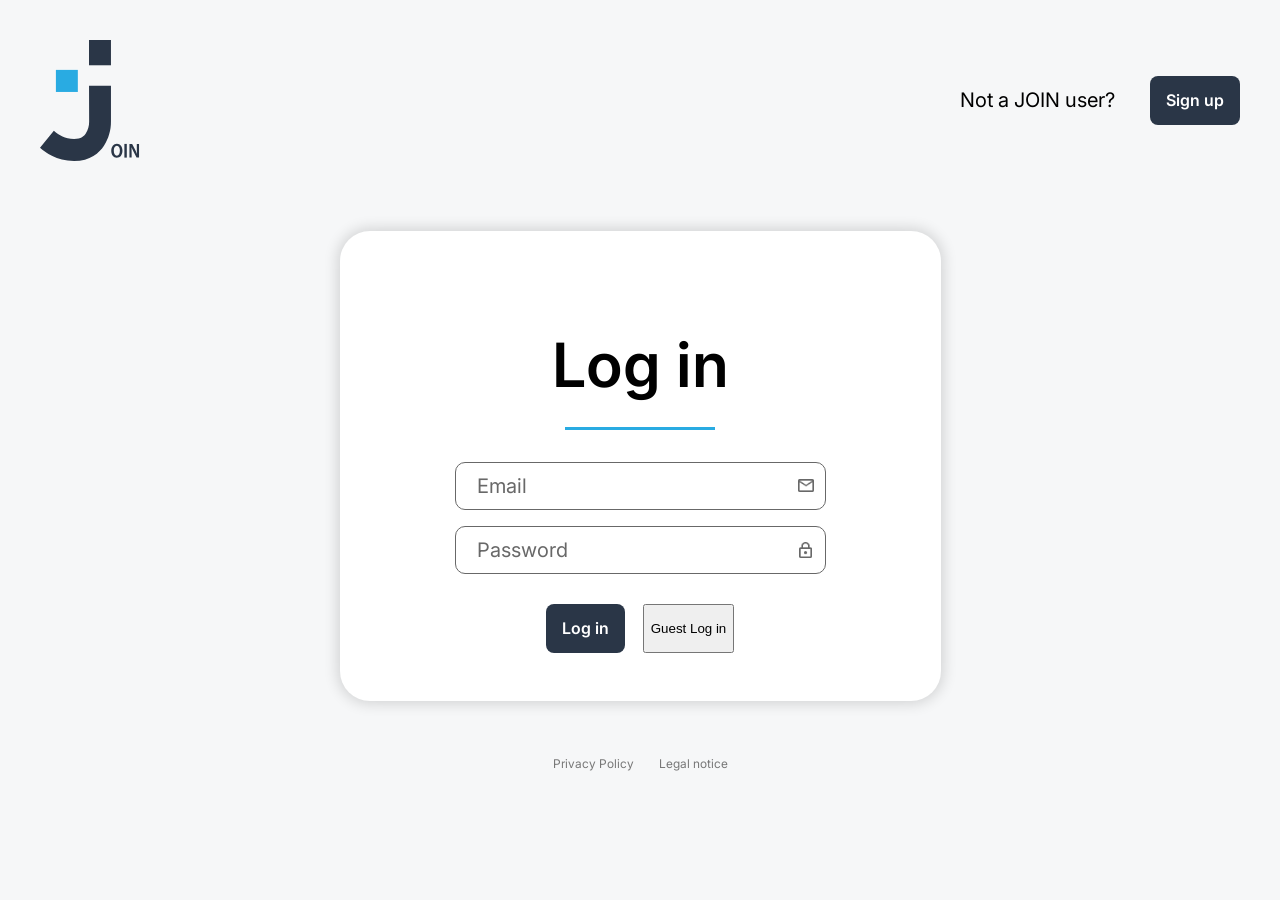
==== index.html @ 002ffbe7 "feat: implement login page layout and icons" ====
<!doctype html>
<html lang="en">
  <head>
    <meta charset="UTF-8" />
    <meta name="viewport" content="width=device-width, initial-scale=1.0" />

    <title>JOIN - Log in</title>

    <!-- CSS -->
    <link rel="stylesheet" href="./style.css" />
    <link rel="stylesheet" href="./css/login.css" />

    <!-- Favicon -->
    <link
      rel="icon"
      type="image/svg+xml"
      href="./assets/icons/joinFavicon.svg"
    />

    <!-- JavaScript -->
    <script src="./js/login.js" defer></script>
  </head>

  <body>
    <!-- Header -->
    <header class="header">
      <a href="#" class="logo" aria-label="JOIN - Home">
        <img src="./assets/icons/join-logo.svg" alt="JOIN Logo" />
      </a>

      <div class="header-signup">
        <span>Not a JOIN user?</span>
        <a href="./html/signup.html" class="btn-primary"> Sign up </a>
      </div>
    </header>

    <!-- Main content -->
    <main class="main-content">
      <section class="login-card" aria-labelledby="login-title">
        <h1 id="login-title">Log in</h1>

        <div class="title-underline" aria-hidden="true"></div>

        <form class="login-form" id="login-form">
          <!-- Email -->
          <div class="input-container">
            <label for="email" class="visually-hidden"> Email address </label>

            <input
              type="email"
              id="email"
              name="email"
              placeholder="Email"
              autocomplete="email"
              required
            />

            <img class="input-icon" src="./assets/icons/mail.png" alt="" />
          </div>

          <!-- Password -->
          <div class="input-container">
            <label for="password" class="visually-hidden"> Password </label>

            <input
              type="password"
              id="password"
              name="password"
              placeholder="Password"
              autocomplete="current-password"
              required
            />

            <img class="input-icon" src="./assets/icons/mail1.png" alt="" />
          </div>

          <!-- Buttons -->
          <div class="login-buttons">
            <button type="submit" class="btn-primary">Log in</button>

            <button type="button" class="btn-secondary">Guest Log in</button>
          </div>
        </form>
      </section>
    </main>

    <!-- Footer -->
    <footer class="footer">
      <a href="./html/privacy.html">Privacy Policy</a>
      <a href="./html/legal.html">Legal notice</a>
    </footer>
  </body>
</html>
---- style.css ----
@import url("./css/root.css");
@import url("./css/standard.css");
@import url("./css/responsive.css");

html,
body {
    width: 100%;
    min-height: 100%;
    margin: 0;
}


*,
*::before,
*::after {
    box-sizing: border-box;
}
---- css/login.css ----
/* =========================
   IMPORTS
========================= */

@import url("./root.css");
@import url("./standard.css");
@import url("./responsive.css");

/* =========================
   HEADER
========================= */

.header {
  width: 100%;
  padding: 40px;

  display: flex;
  justify-content: space-between;
  align-items: center;
}

logo {
    display: block;
}

.logo img {
    width: 100px;
    height: auto;
    display: block;
}

.header-signup {
  display: flex;
  align-items: center;
  gap: var(--header-signup-gap);

  font-family: var(--font-family);
  font-size: var(--font-size-header);
  font-weight: var(--font-weight-regular);
  line-height: var(--line-height-header);
}

/* =========================
   MAIN CONTENT
========================= */

.main-content {
  flex: 1;

  display: flex;
  justify-content: center;
  align-items: center;

  padding: 30px 20px;
}

/* =========================
   LOGIN CARD
========================= */
.login-card {
  display: flex;
  flex-direction: column;
  align-items: center;

  background-color: var(--login-card-background);
  border-radius: var(--login-card-radius);
  padding: var(--login-card-padding-y) var(--login-card-padding-x);
  gap: var(--login-card-gap);

  box-shadow: var(--login-card-shadow);
}

.login-card h1 {
  font-family: var(--font-family);
  font-size: var(--login-title-font-size);
  font-weight: var(--login-title-font-weight);
  line-height: var(--login-title-line-height);
  color: var(--login-title-color);
  text-align: center;
  margin-bottom: -8px;
}

.title-underline {
  width: 150px;
  height: var(--login-underline-height);
  background-color: var(--login-underline-color);
  margin-bottom: 0;
}

/* =========================
   LOGIN FORM
========================= */

.login-form {
  width: 100%;

  display: flex;
  flex-direction: column;
  gap: 16px;
}

.input-container {
  position: relative;
  width: 100%;
}

.input-container input {
  width: 100%;
  height: var(--input-height);

  padding: var(--input-padding-y) 35px var(--input-padding-y)
    var(--input-padding-x);

  border: var(--input-border-width) solid var(--input-border-color);
  border-radius: var(--input-radius);
  background-color: var(--input-background);

  font-family: var(--font-family);
  font-size: var(--input-font-size);
  font-weight: var(--input-font-weight);
  line-height: var(--input-line-height);
  color: var(--input-text-color);
  box-sizing: border-box;
}

.input-container input::placeholder {
    color: var(--input-text-color);
    opacity: 1;
}

.input-container input:focus {
  border-color: var(--secondary-color);
  outline: none;
}

.input-icon {
    position: absolute;
    right: 12px;
    top: 50%;
    transform: translateY(-50%);

    width: 16px;
    height: 16px;
    object-fit: contain;

    pointer-events: none;
}

/* =========================
   LOGIN BUTTONS
========================= */

.login-buttons {
  display: flex;
  justify-content: center;
  gap: 18px;

  margin-top: 14px;
}

/* =========================
   ACCESSIBILITY
========================= */

.visually-hidden {
  position: absolute;
  width: 1px;
  height: 1px;
  padding: 0;
  margin: -1px;

  overflow: hidden;
  clip: rect(0, 0, 0, 0);
  white-space: nowrap;
  border: 0;
}

a:focus-visible,
button:focus-visible,
input:focus-visible {
  outline: 3px solid var(--secondary-color);
  outline-offset: 3px;
}

/* =========================
   PRIMARY BUTTON
========================= */

.btn-primary {
  background-color: var(--button-background);
  border-radius: var(--button-radius);
  padding: var(--button-padding-y) var(--button-padding-x);

  font-family: var(--font-family);
  font-size: var(--button-font-size);
  font-weight: var(--button-font-weight);
  line-height: var(--button-line-height);

  color: white;
  border: none;
  cursor: pointer;

  text-decoration: none;
}

/* =========================
   FOOTER
========================= */

.footer {
  display: flex;
  justify-content: center;
  gap: 25px;

  padding: 25px;
}

.footer a {
  color: #777;
  font-size: 12px;
  text-decoration: none;
}

.footer a:hover {
  color: var(--secondary-color);
}

/* =========================
   RESPONSIVE
========================= */

@media (max-width: 600px) {
  .header {
    padding: 25px 20px;
  }

  .logo-j {
    font-size: 60px;
  }

  .header-signup {
    gap: 10px;
    font-size: 12px;
  }

  .login-card {
    width: 100%;
    max-width: 350px;
    padding: 28px 25px;
  }

  .login-buttons {
    gap: 10px;
  }
}
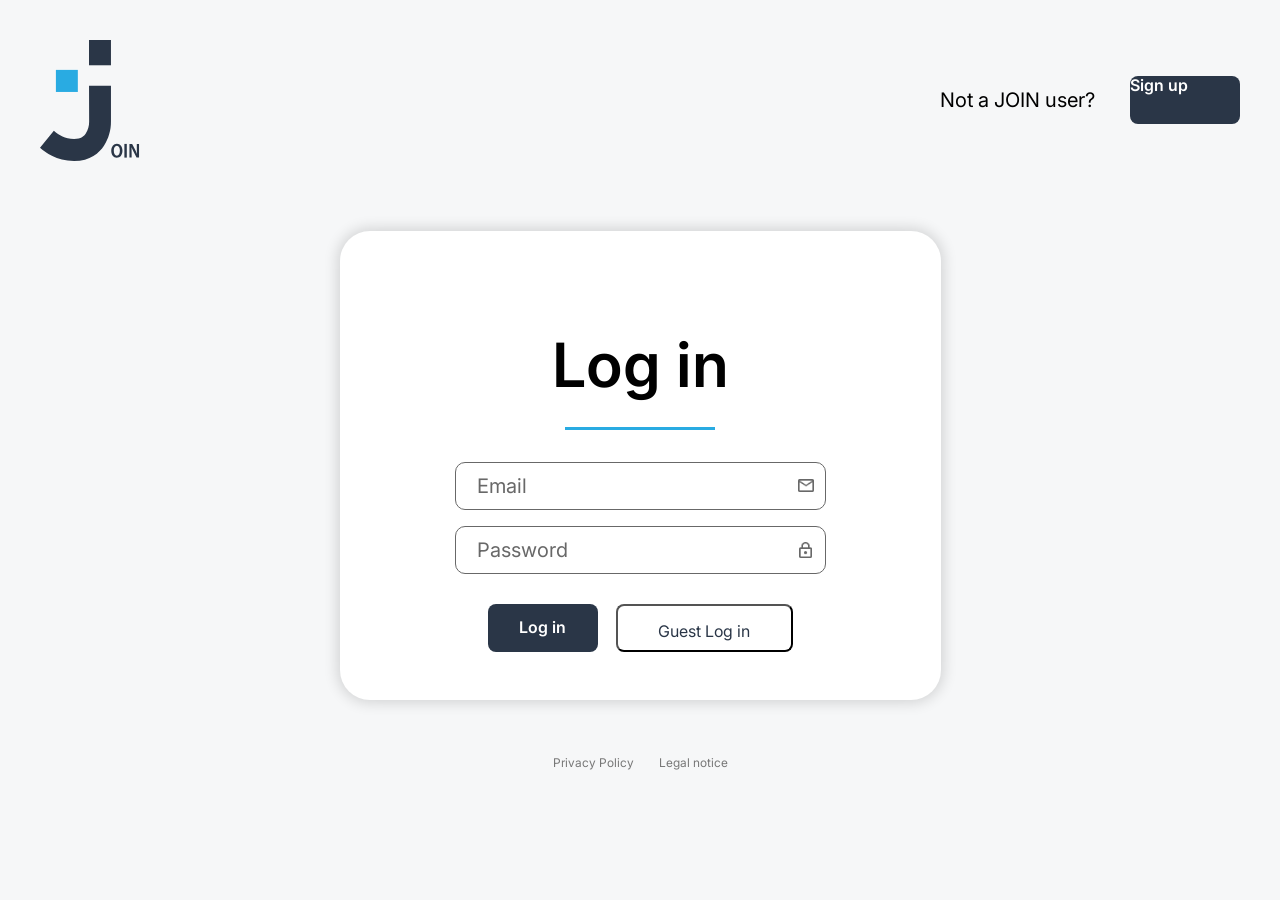
==== commit 05d44a84: "modify" ====
--- a/index.html
+++ b/index.html
@@ -1,5 +1,5 @@
 <!doctype html>
-<html lang="en">
+<html lang="de">
   <head>
     <meta charset="UTF-8" />
     <meta name="viewport" content="width=device-width, initial-scale=1.0" />
--- a/css/login.css
+++ b/css/login.css
@@ -20,13 +20,13 @@
 }
 
 logo {
-    display: block;
+  display: block;
 }
 
 .logo img {
-    width: 100px;
-    height: auto;
-    display: block;
+  width: 100px;
+  height: auto;
+  display: block;
 }
 
 .header-signup {
@@ -124,8 +124,8 @@
 }
 
 .input-container input::placeholder {
-    color: var(--input-text-color);
-    opacity: 1;
+  color: var(--input-text-color);
+  opacity: 1;
 }
 
 .input-container input:focus {
@@ -134,16 +134,16 @@
 }
 
 .input-icon {
-    position: absolute;
-    right: 12px;
-    top: 50%;
-    transform: translateY(-50%);
-
-    width: 16px;
-    height: 16px;
-    object-fit: contain;
-
-    pointer-events: none;
+  position: absolute;
+  right: 12px;
+  top: 50%;
+  transform: translateY(-50%);
+
+  width: 16px;
+  height: 16px;
+  object-fit: contain;
+
+  pointer-events: none;
 }
 
 /* =========================
@@ -187,8 +187,15 @@
 ========================= */
 
 .btn-primary {
-  background-color: var(--button-background);
+
+  box-sizing: border-box;
+  width: 110px;
+  height: 48px;
+  white-space: nowrap;
+  background-color: #2a3647;
+
   border-radius: var(--button-radius);
+   border-radius: var(--login-button-radius);
   padding: var(--button-padding-y) var(--button-padding-x);
 
   font-family: var(--font-family);
@@ -196,13 +203,31 @@
   font-weight: var(--button-font-weight);
   line-height: var(--button-line-height);
 
-  color: white;
+  color: #ffffff;
   border: none;
   cursor: pointer;
 
   text-decoration: none;
 }
 
+.btn-secondary {
+  width: var(--guest-button-width);
+  height: var(--guest-button-height);
+
+  padding: var(--guest-button-padding-y) var(--guest-button-padding-x);
+
+  background-color: #ffffff;
+  border-radius: var(--login-button-radius);
+  padding: var(--login-button-padding-y) var(--login-button-padding-x);
+
+  font-family: var(--login-button-font-family);
+  font-size: var(--login-button-font-size);
+  font-weight: var(--login-button-font-weight);
+  line-height: var(--login-button-line-height);
+
+  color: var(--guest-button-color);
+  cursor: pointer;
+}
 /* =========================
    FOOTER
 ========================= */
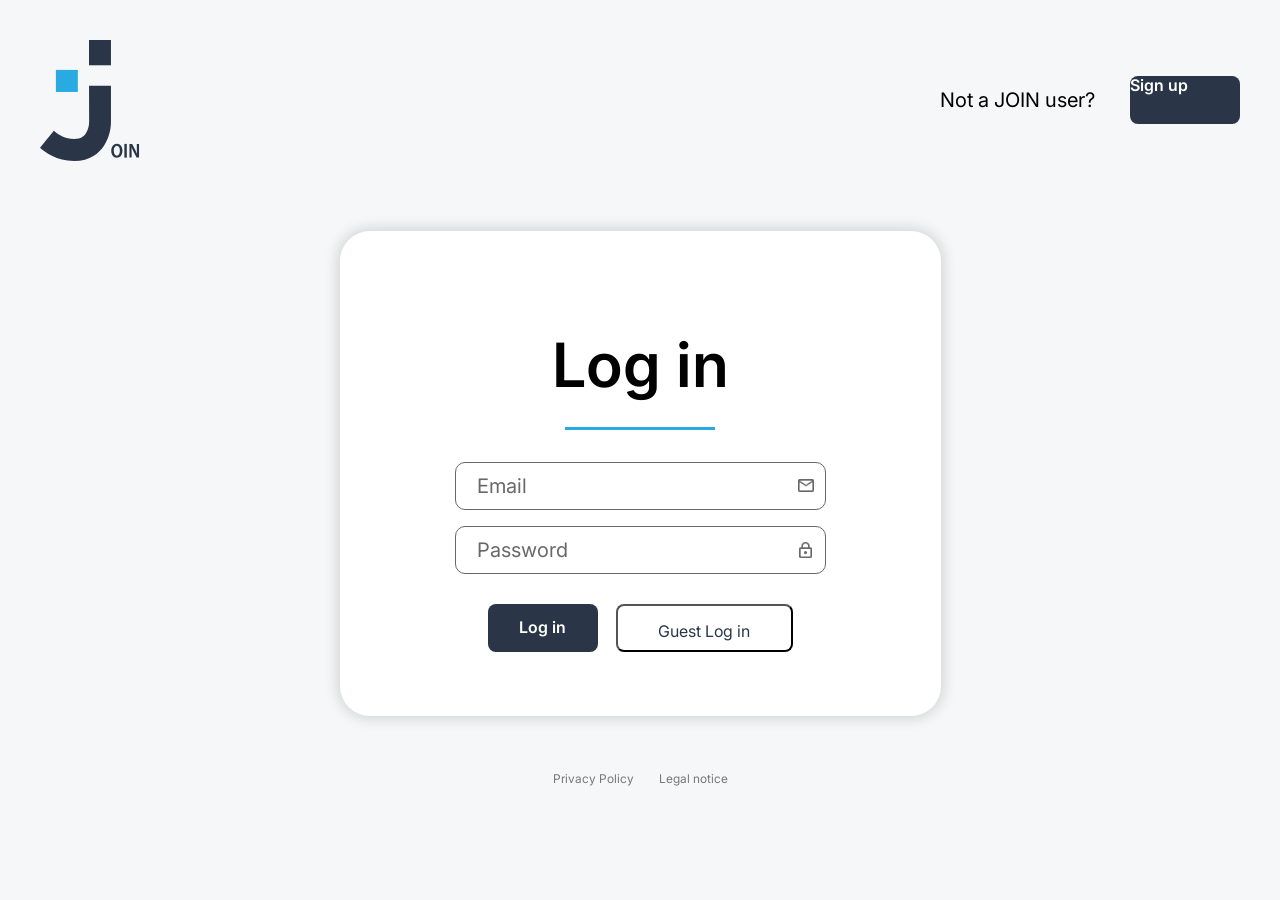
==== commit 11f212aa: "test contributors" ====
--- a/index.html
+++ b/index.html
@@ -80,6 +80,8 @@
 
             <button type="button" class="btn-secondary">Guest Log in</button>
           </div>
+
+          <div></div>
         </form>
       </section>
     </main>
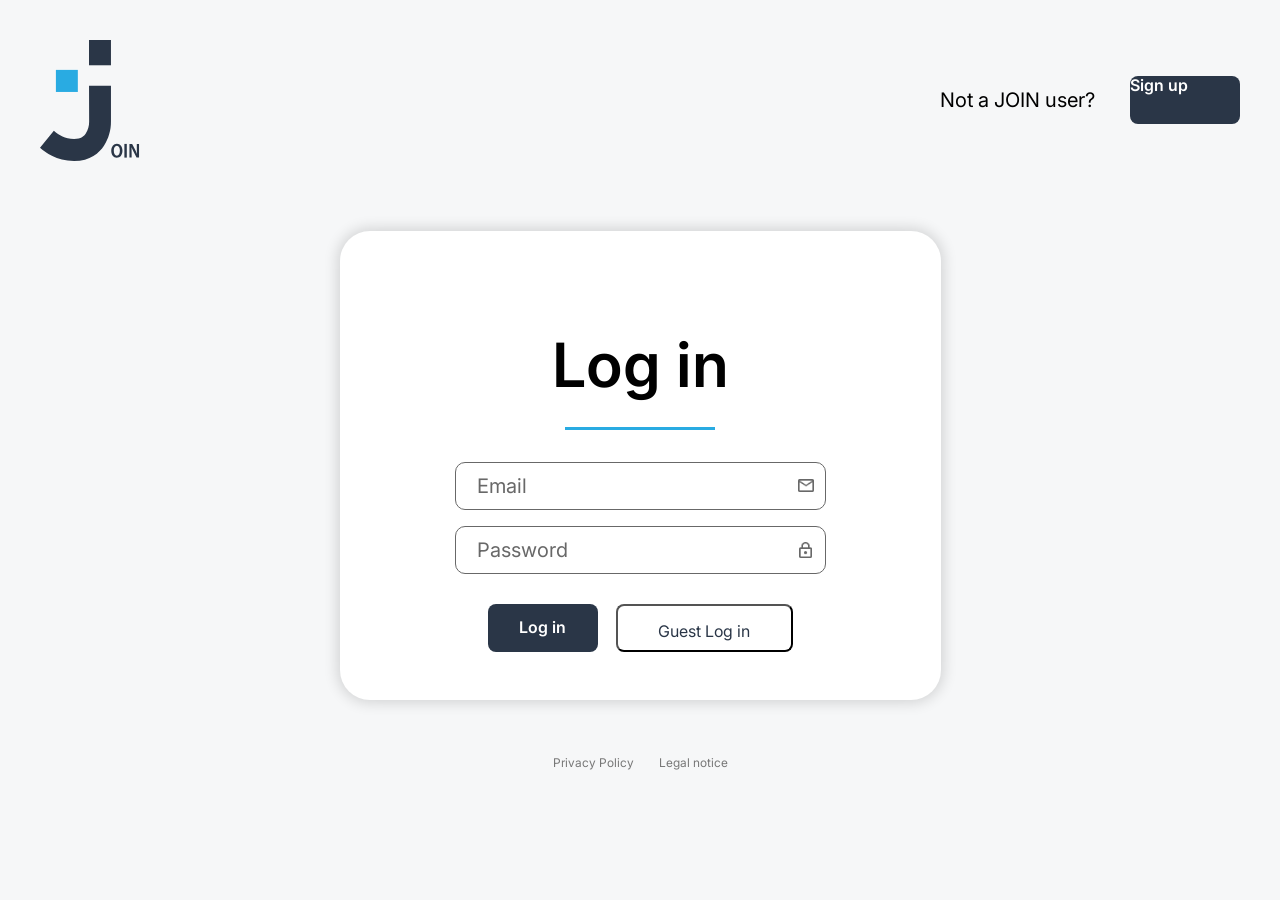
==== commit 0b25f054: "delete" ====
--- a/index.html
+++ b/index.html
@@ -81,7 +81,7 @@
             <button type="button" class="btn-secondary">Guest Log in</button>
           </div>
 
-          <div></div>
+          
         </form>
       </section>
     </main>
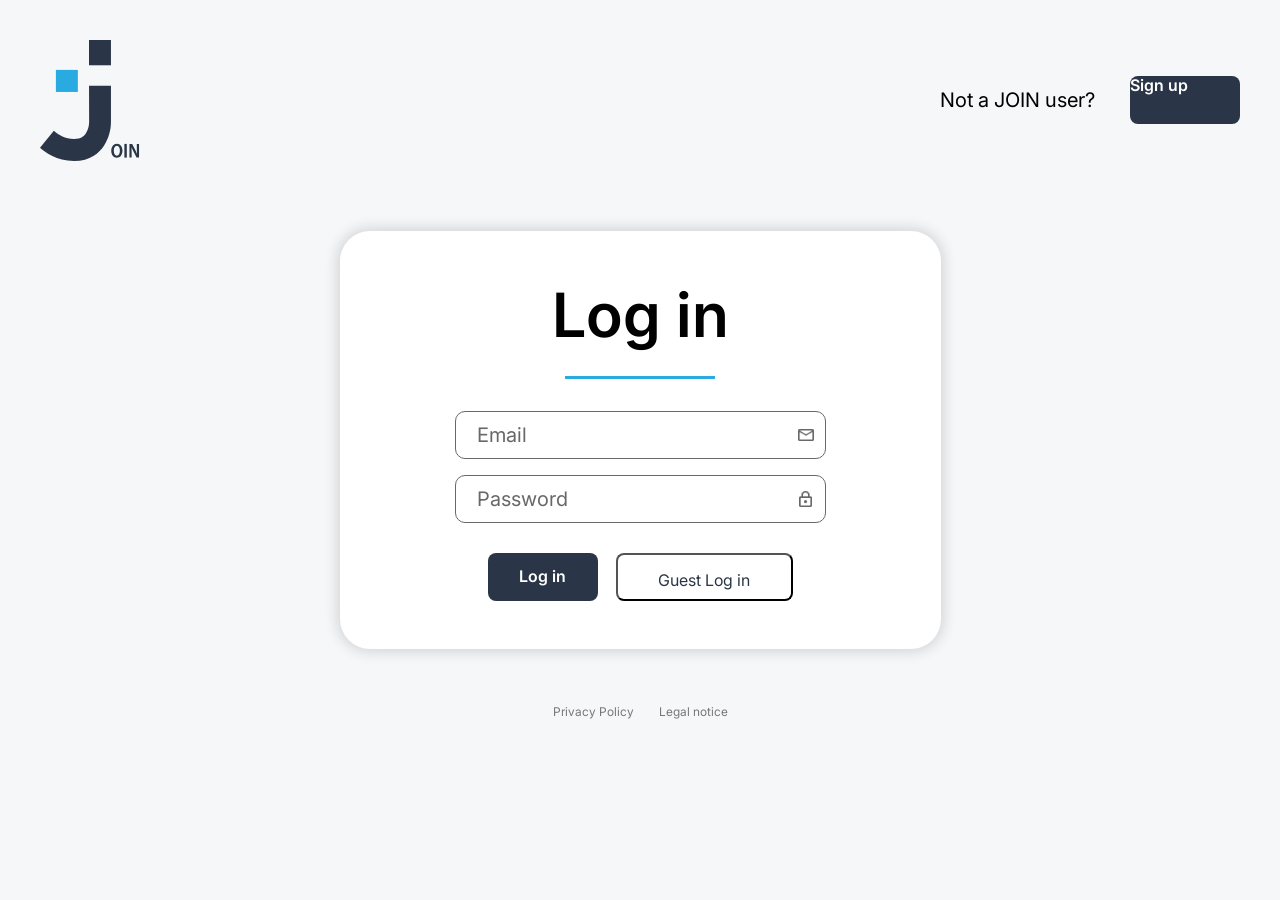
==== commit 1a6cf43f: "fix: correct login page vertical alignment" ====
--- a/index.html
+++ b/index.html
@@ -23,7 +23,7 @@
 
   <body>
     <!-- Header -->
-    <header class="header">
+    <header class="header-login">
       <a href="#" class="logo" aria-label="JOIN - Home">
         <img src="./assets/icons/join-logo.svg" alt="JOIN Logo" />
       </a>
--- a/style.css
+++ b/style.css
@@ -4,18 +4,18 @@
 
 html,
 body {
+    display: flex;
+    flex-direction: column;
+    min-height: 100vh;
     width: 100%;
     min-height: 100%;
     margin: 0;
 }
 
-
 *,
 *::before,
 *::after {
     box-sizing: border-box;
-}
-
-
-
-
+    margin: 0;
+    padding: 0;
+}
--- a/css/login.css
+++ b/css/login.css
@@ -10,7 +10,7 @@
    HEADER
 ========================= */
 
-.header {
+.header-login {
   width: 100%;
   padding: 40px;
 
@@ -255,7 +255,7 @@
 ========================= */
 
 @media (max-width: 600px) {
-  .header {
+  .header-login {
     padding: 25px 20px;
   }
 
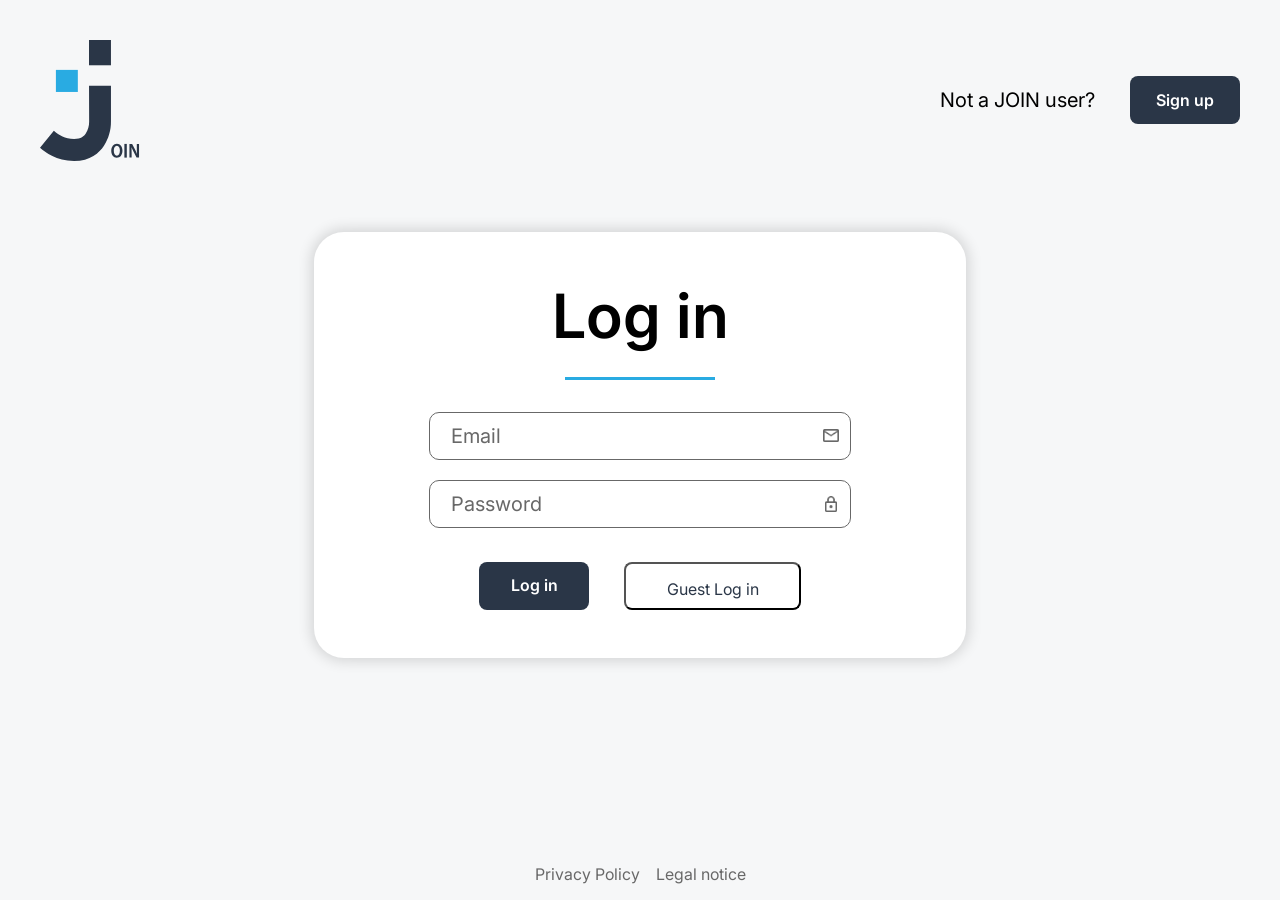
==== commit 3c94c318: "feat: add login page, favicon and update project structure" ====
--- a/index.html
+++ b/index.html
@@ -10,12 +10,8 @@
     <link rel="stylesheet" href="./style.css" />
     <link rel="stylesheet" href="./css/login.css" />
 
-    <!-- Favicon -->
-    <link
-      rel="icon"
-      type="image/svg+xml"
-      href="./assets/icons/joinFavicon.svg"
-    />
+     <!-- Favicon -->
+   <link rel="icon" type="image/svg+xml" href="../assets/icons/favicon.svg" />
 
     <!-- JavaScript -->
     <script src="./js/login.js" defer></script>
@@ -51,7 +47,7 @@
               id="email"
               name="email"
               placeholder="Email"
-              autocomplete="email"
+              autocomplete="off"
               required
             />
 
@@ -67,7 +63,7 @@
               id="password"
               name="password"
               placeholder="Password"
-              autocomplete="current-password"
+              autocomplete="off"
               required
             />
 
--- a/css/login.css
+++ b/css/login.css
@@ -47,6 +47,8 @@
 .main-content {
   flex: 1;
 
+  transform: translateY(-80px);
+
   display: flex;
   justify-content: center;
   align-items: center;
@@ -61,6 +63,9 @@
   display: flex;
   flex-direction: column;
   align-items: center;
+
+  width: var(--login-card-width);
+  box-sizing: border-box;
 
   background-color: var(--login-card-background);
   border-radius: var(--login-card-radius);
@@ -96,7 +101,7 @@
 
   display: flex;
   flex-direction: column;
-  gap: 16px;
+  gap: 20px;
 }
 
 .input-container {
@@ -153,7 +158,7 @@
 .login-buttons {
   display: flex;
   justify-content: center;
-  gap: 18px;
+  gap: 35px;
 
   margin-top: 14px;
 }
@@ -187,15 +192,18 @@
 ========================= */
 
 .btn-primary {
+  display: flex;
+  justify-content: center;
+  align-items: center;
 
   box-sizing: border-box;
-  width: 110px;
-  height: 48px;
+  min-width: 110px;
+  min-height: 48px;
   white-space: nowrap;
   background-color: #2a3647;
 
-  border-radius: var(--button-radius);
-   border-radius: var(--login-button-radius);
+ 
+  border-radius: var(--login-button-radius);
   padding: var(--button-padding-y) var(--button-padding-x);
 
   font-family: var(--font-family);
@@ -235,14 +243,16 @@
 .footer {
   display: flex;
   justify-content: center;
-  gap: 25px;
-
-  padding: 25px;
-}
-
+  gap: 16px;
+
+  padding: 16px;
+}
 .footer a {
-  color: #777;
-  font-size: 12px;
+  color: #686868;
+  font-family: var(--font-family);
+  font-size: 16px;
+  font-weight: 400;
+  line-height: 120%;
   text-decoration: none;
 }
 
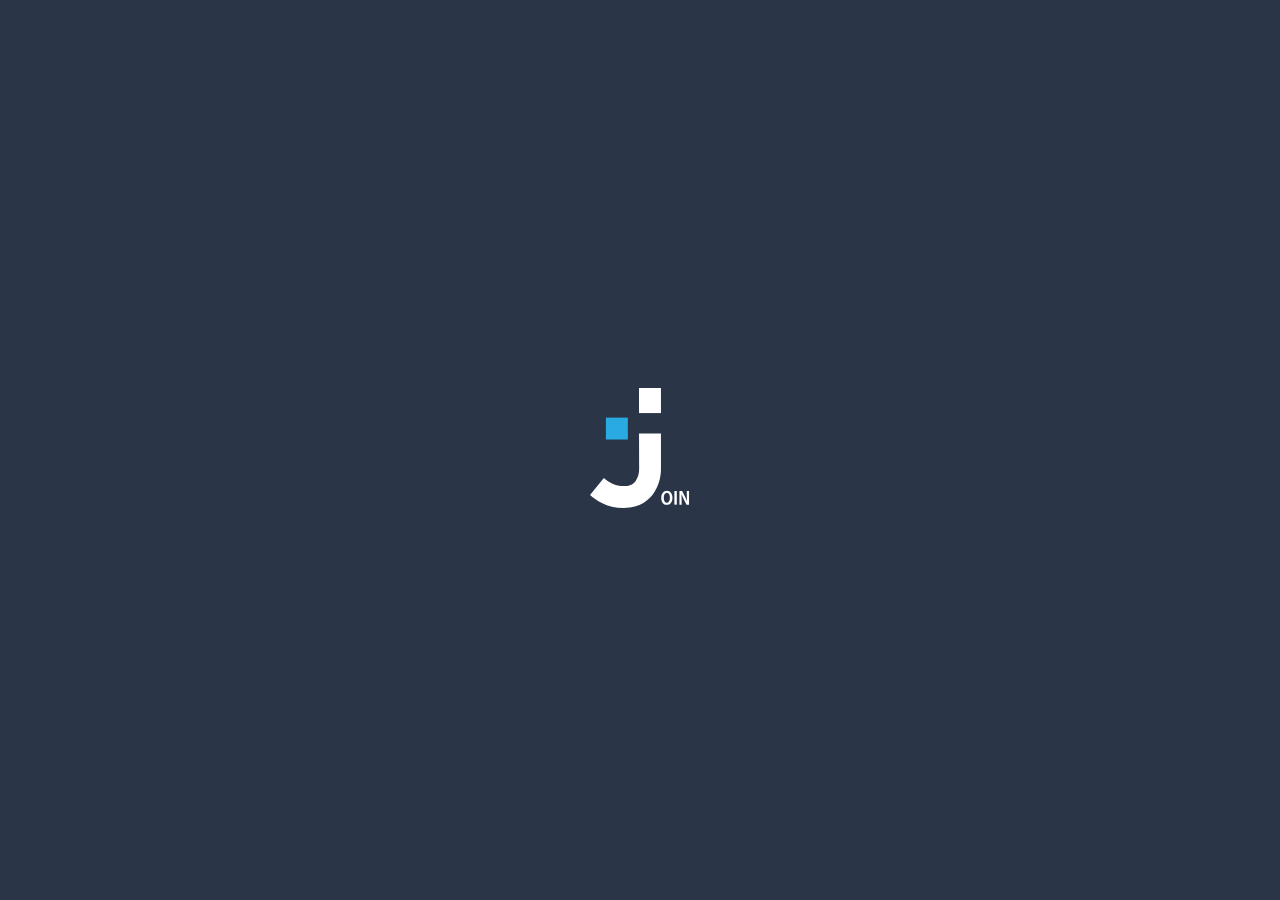
==== commit 70a6b535: "feat: add JOIN start page with centered logo and background" ====
--- a/index.html
+++ b/index.html
@@ -1,91 +1,22 @@
-<!doctype html>
+<!DOCTYPE html>
 <html lang="de">
   <head>
     <meta charset="UTF-8" />
     <meta name="viewport" content="width=device-width, initial-scale=1.0" />
 
-    <title>JOIN - Log in</title>
+    <title>JOIN</title>
+
+    <link rel="shortcut icon" href="../assets/icons/favicon.svg" type="image/svg+xml">
 
     <!-- CSS -->
     <link rel="stylesheet" href="./style.css" />
-    <link rel="stylesheet" href="./css/login.css" />
-
-     <!-- Favicon -->
-   <link rel="icon" type="image/svg+xml" href="../assets/icons/favicon.svg" />
-
-    <!-- JavaScript -->
-    <script src="./js/login.js" defer></script>
   </head>
 
-  <body>
-    <!-- Header -->
-    <header class="header-login">
-      <a href="#" class="logo" aria-label="JOIN - Home">
-        <img src="./assets/icons/join-logo.svg" alt="JOIN Logo" />
-      </a>
-
-      <div class="header-signup">
-        <span>Not a JOIN user?</span>
-        <a href="./html/signup.html" class="btn-primary"> Sign up </a>
-      </div>
-    </header>
-
-    <!-- Main content -->
-    <main class="main-content">
-      <section class="login-card" aria-labelledby="login-title">
-        <h1 id="login-title">Log in</h1>
-
-        <div class="title-underline" aria-hidden="true"></div>
-
-        <form class="login-form" id="login-form">
-          <!-- Email -->
-          <div class="input-container">
-            <label for="email" class="visually-hidden"> Email address </label>
-
-            <input
-              type="email"
-              id="email"
-              name="email"
-              placeholder="Email"
-              autocomplete="off"
-              required
-            />
-
-            <img class="input-icon" src="./assets/icons/mail.png" alt="" />
-          </div>
-
-          <!-- Password -->
-          <div class="input-container">
-            <label for="password" class="visually-hidden"> Password </label>
-
-            <input
-              type="password"
-              id="password"
-              name="password"
-              placeholder="Password"
-              autocomplete="off"
-              required
-            />
-
-            <img class="input-icon" src="./assets/icons/mail1.png" alt="" />
-          </div>
-
-          <!-- Buttons -->
-          <div class="login-buttons">
-            <button type="submit" class="btn-primary">Log in</button>
-
-            <button type="button" class="btn-secondary">Guest Log in</button>
-          </div>
-
-          
-        </form>
-      </section>
-    </main>
-
-    <!-- Footer -->
-    <footer class="footer">
-      <a href="./html/privacy.html">Privacy Policy</a>
-      <a href="./html/legal.html">Legal notice</a>
-    </footer>
-  </body>
-</html>
+  <body class="start-page">
+  <main class="start-content">
+    <a href="./html/login.html">
+      <img src="./assets/icons/joinDesktop.svg" alt="JOIN Logo" />
+    </a>
+  </main>
+</body>
+</html>
--- a/style.css
+++ b/style.css
@@ -18,4 +18,24 @@
     box-sizing: border-box;
     margin: 0;
     padding: 0;
+}
+
+.start-page{
+    margin:0;
+    background-color: #2A3647;
+    min-height: 100vh
+
+}
+
+.start-content {
+  display: flex;
+  justify-content: center;
+  align-items: center;
+  min-height: 100vh;
+}
+
+.start-content img {
+  width: 100px;
+  height: 122px;
+  object-fit: contain;
 }
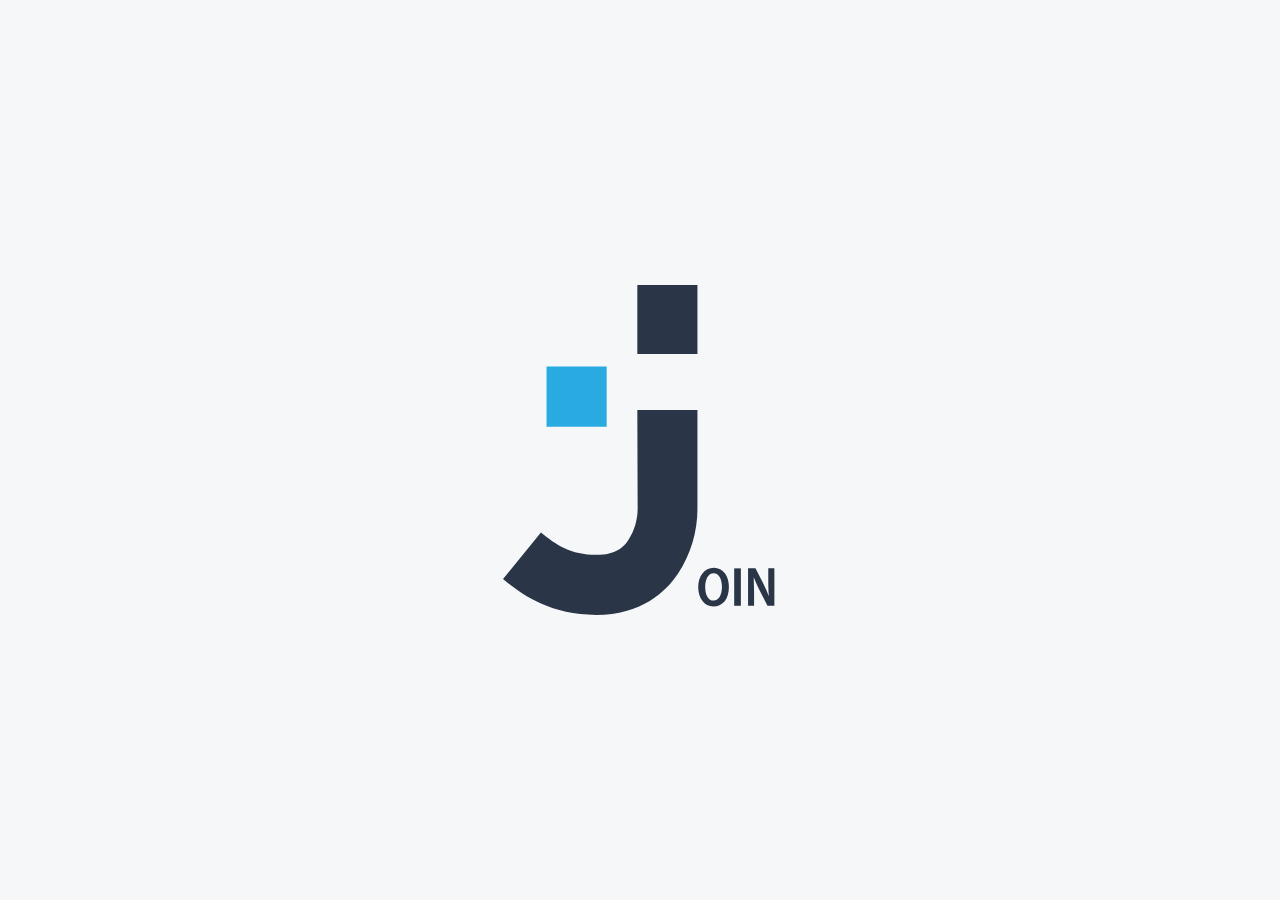
==== commit 4bd0b83c: "Match start page logo size and background with Figma" ====
--- a/index.html
+++ b/index.html
@@ -6,17 +6,17 @@
 
     <title>JOIN</title>
 
-    <link rel="shortcut icon" href="../assets/icons/favicon.svg" type="image/svg+xml">
+    <link rel="shortcut icon" href="./assets/icons/favicon.svg" type="image/svg+xml">
 
     <!-- CSS -->
     <link rel="stylesheet" href="./style.css" />
   </head>
 
   <body class="start-page">
-  <main class="start-content">
-    <a href="./html/login.html">
-      <img src="./assets/icons/joinDesktop.svg" alt="JOIN Logo" />
-    </a>
-  </main>
-</body>
+    <main class="start-content">
+      <a href="./html/login.html">
+        <img src="./assets/icons/join-logo.svg" alt="JOIN Logo" />
+      </a>
+    </main>
+  </body>
 </html>
--- a/style.css
+++ b/style.css
@@ -1,6 +1,6 @@
 @import url("./css/root.css");
 @import url("./css/standard.css");
-@import url("./css/responsive.css");
+
 
 html,
 body {
@@ -8,10 +8,9 @@
     flex-direction: column;
     min-height: 100vh;
     width: 100%;
-    min-height: 100%;
     margin: 0;
+    box-sizing: border-box;
 }
-
 *,
 *::before,
 *::after {
@@ -19,23 +18,21 @@
     margin: 0;
     padding: 0;
 }
-
-.start-page{
-    margin:0;
-    background-color: #2A3647;
-    min-height: 100vh
-
+.start-page {
+    margin: 0;
+    background-color: var(--color-background);
+    min-height: 100vh;
 }
-
 .start-content {
-  display: flex;
-  justify-content: center;
-  align-items: center;
-  min-height: 100vh;
+    display: flex;
+    justify-content: center;
+    align-items: center;
+    width: 100%;
+    min-height: 100vh;
 }
-
 .start-content img {
-  width: 100px;
-  height: 122px;
-  object-fit: contain;
+    width: 274px;
+    height: 334px;
+    object-fit: contain;
+    display: block;
 }
